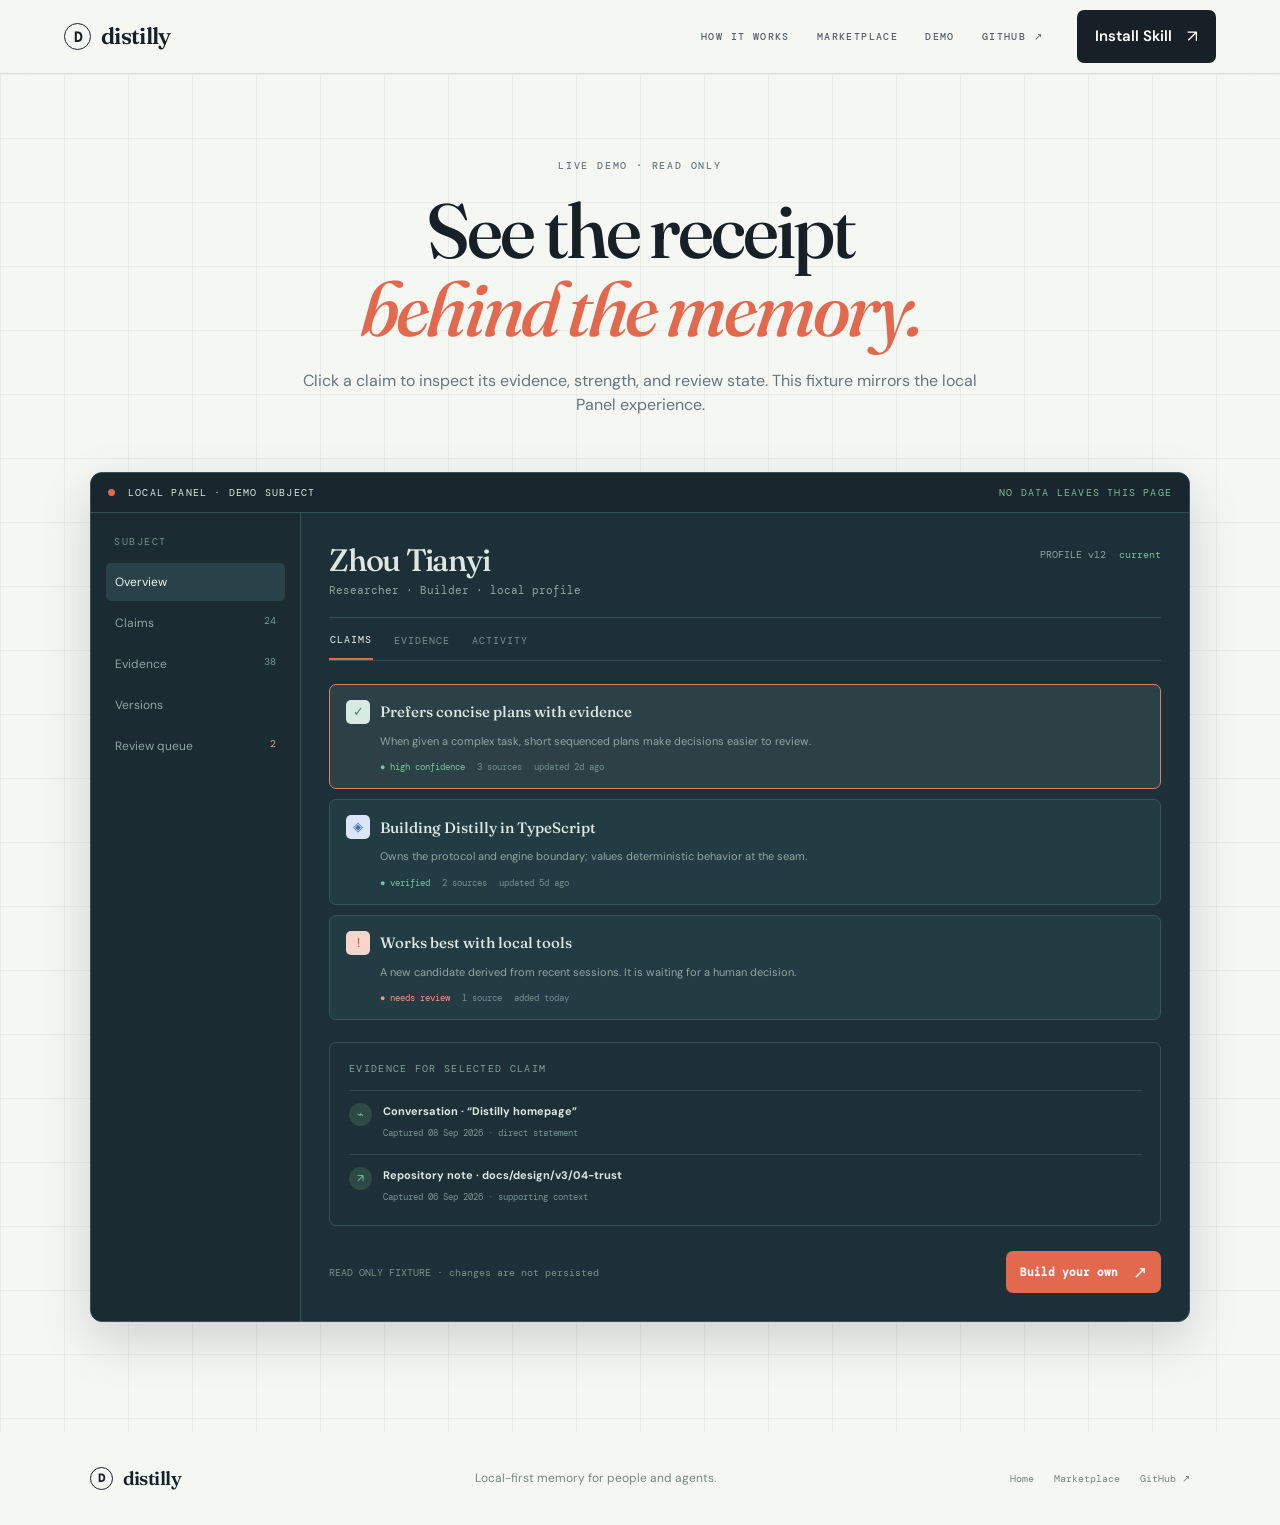
==== demo.html @ e6a0ecd7 "feat: add Distilly marketing site" ====
<!doctype html><html lang="en"><head><meta charset="utf-8"/><meta name="viewport" content="width=device-width, initial-scale=1"/><meta name="description" content="Interactive Distilly demo — inspect claims, evidence, and review decisions."/><title>Demo · Distilly</title><link rel="preconnect" href="https://fonts.googleapis.com"/><link rel="preconnect" href="https://fonts.gstatic.com" crossorigin/><link href="https://fonts.googleapis.com/css2?family=DM+Mono:wght@400;500&family=DM+Sans:wght@400;500;600;700&family=Fraunces:opsz,wght@9..144,500;9..144,600&display=swap" rel="stylesheet"/><link rel="stylesheet" href="styles.css"/><style>.demo-page{padding:85px clamp(20px,7vw,110px) 110px}.demo-intro{text-align:center;max-width:700px;margin:0 auto 55px}.demo-intro h1{font-size:clamp(48px,6vw,84px);margin:20px 0}.demo-intro p{color:var(--muted);font-size:16px}.demo-app{max-width:1100px;margin:0 auto;background:var(--panel);border-radius:12px;border:1px solid #39525a;box-shadow:0 18px 50px rgba(22,32,38,.17);overflow:hidden;color:#dce8e2}.demo-header{padding:13px 17px;background:#18272d;border-bottom:1px solid #365057;display:flex;align-items:center;gap:10px;font:10px var(--mono);letter-spacing:.12em}.demo-header .stage-dot{margin-right:3px}.demo-header span:last-child{margin-left:auto;color:#7dbb9d}.demo-content{display:grid;grid-template-columns:210px 1fr}.demo-sidebar{padding:22px 15px;border-right:1px solid #365057;background:#1a2b31}.demo-sidebar .side-label{margin-left:8px}.demo-nav{padding:10px 9px;border-radius:5px;color:#90a4a4;font-size:12px;margin:3px 0;display:flex;justify-content:space-between;cursor:pointer}.demo-nav.active,.demo-nav:hover{background:#294149;color:#eff7f1}.demo-nav b{font:10px var(--mono);color:#779895}.demo-main{padding:28px}.demo-profile{display:flex;justify-content:space-between;align-items:flex-start;border-bottom:1px solid #365057;padding-bottom:20px}.demo-profile h2{font:500 31px var(--serif);margin:0 0 4px}.demo-profile p{margin:0;color:#91a6a4;font:11px var(--mono)}.demo-profile .version{padding-top:7px}.demo-tabs{display:flex;gap:20px;border-bottom:1px solid #365057;margin-bottom:23px}.demo-tab{padding:15px 1px 12px;border:0;background:none;color:#78918f;font:10px var(--mono);letter-spacing:.1em;cursor:pointer}.demo-tab.active{color:#eff7f1;border-bottom:2px solid var(--coral)}.claim-list{display:grid;gap:10px}.claim{padding:15px 16px;background:#233b42;border:1px solid #37565c;border-radius:7px;cursor:pointer;transition:.2s}.claim:hover,.claim.selected{border-color:#e17c65;background:#2b4146}.claim-top{display:flex;align-items:center;gap:10px}.claim-icon{width:24px;height:24px;border-radius:5px;display:grid;place-items:center;font-size:13px}.claim h3{font:500 15px var(--serif);margin:0}.claim p{font-size:11px;color:#91a7a2;margin:9px 0 0 34px}.claim-meta{display:flex;gap:12px;margin:12px 0 0 34px;color:#73908d;font:9px var(--mono)}.claim-meta .good{color:#78c7a2}.claim-meta .warn{color:#ee9c80}.evidence-panel{margin-top:22px;padding:19px;background:#1d3037;border:1px solid #365057;border-radius:7px}.evidence-panel h3{font:10px var(--mono);letter-spacing:.13em;color:#81a09b;margin-bottom:15px}.evidence-row{display:flex;gap:11px;border-top:1px solid #304a50;padding:12px 0 0;margin-top:12px}.evidence-mark{width:23px;height:23px;border-radius:50%;display:grid;place-items:center;background:#2d4a44;color:#7cc8a5;font-size:11px}.evidence-row strong{font-size:11px;display:block}.evidence-row small{font:9px var(--mono);color:#789491}.demo-foot{display:flex;justify-content:space-between;align-items:center;margin-top:25px;color:#78918e;font:10px var(--mono)}.demo-foot .button{font-size:11px;padding:10px 14px}@media(max-width:700px){.demo-content{grid-template-columns:1fr}.demo-sidebar{display:none}.demo-main{padding:19px}.demo-profile h2{font-size:25px}}
</style></head><body><header class="site-header"><a class="wordmark" href="index.html"><span class="mark">D</span><span>distilly</span></a><nav class="nav-links" aria-label="Primary navigation"><a href="index.html#how">HOW IT WORKS</a><a href="marketplace.html">MARKETPLACE</a><a href="demo.html">DEMO</a><a href="https://github.com/titanwings/distilly" target="_blank" rel="noreferrer">GITHUB ↗</a></nav><div class="nav-actions"><a class="button button-dark" href="index.html#quickstart">Install Skill <span>↗</span></a></div></header><main class="demo-page section-grid"><div class="demo-intro"><div class="eyebrow">LIVE DEMO · READ ONLY</div><h1>See the receipt<br><em>behind the memory.</em></h1><p>Click a claim to inspect its evidence, strength, and review state. This fixture mirrors the local Panel experience.</p></div><div class="demo-app"><div class="demo-header"><span class="stage-dot"></span><span>LOCAL PANEL · DEMO SUBJECT</span><span>NO DATA LEAVES THIS PAGE</span></div><div class="demo-content"><aside class="demo-sidebar"><div class="side-label">SUBJECT</div><div class="demo-nav active">Overview</div><div class="demo-nav">Claims <b>24</b></div><div class="demo-nav">Evidence <b>38</b></div><div class="demo-nav">Versions</div><div class="demo-nav">Review queue <b style="color:#ec9b7e">2</b></div></aside><section class="demo-main"><div class="demo-profile"><div><h2>Zhou Tianyi</h2><p>Researcher · Builder · local profile</p></div><span class="version">PROFILE v12 <i>current</i></span></div><div class="demo-tabs"><button class="demo-tab active" data-tab="claims">CLAIMS</button><button class="demo-tab" data-tab="evidence">EVIDENCE</button><button class="demo-tab" data-tab="activity">ACTIVITY</button></div><div class="claim-list" id="claims"><article class="claim selected" data-claim="1"><div class="claim-top"><span class="claim-icon mint-bg">✓</span><h3>Prefers concise plans with evidence</h3></div><p>When given a complex task, short sequenced plans make decisions easier to review.</p><div class="claim-meta"><span class="good">● high confidence</span><span>3 sources</span><span>updated 2d ago</span></div></article><article class="claim" data-claim="2"><div class="claim-top"><span class="claim-icon blue-bg">◈</span><h3>Building Distilly in TypeScript</h3></div><p>Owns the protocol and engine boundary; values deterministic behavior at the seam.</p><div class="claim-meta"><span class="good">● verified</span><span>2 sources</span><span>updated 5d ago</span></div></article><article class="claim" data-claim="3"><div class="claim-top"><span class="claim-icon coral-bg">!</span><h3>Works best with local tools</h3></div><p>A new candidate derived from recent sessions. It is waiting for a human decision.</p><div class="claim-meta"><span class="warn">● needs review</span><span>1 source</span><span>added today</span></div></article></div><div class="evidence-panel"><h3>EVIDENCE FOR SELECTED CLAIM</h3><div class="evidence-row"><span class="evidence-mark">⌁</span><div><strong>Conversation · “Distilly homepage”</strong><small>Captured 08 Sep 2026 · direct statement</small></div></div><div class="evidence-row"><span class="evidence-mark">↗</span><div><strong>Repository note · docs/design/v3/04-trust</strong><small>Captured 06 Sep 2026 · supporting context</small></div></div></div><div class="demo-foot"><span>READ ONLY FIXTURE · changes are not persisted</span><a class="button button-coral" href="index.html#quickstart">Build your own <span>↗</span></a></div></section></div></div></main><footer class="site-footer"><a class="wordmark" href="index.html"><span class="mark">D</span><span>distilly</span></a><span>Local-first memory for people and agents.</span><div><a href="index.html">Home</a><a href="marketplace.html">Marketplace</a><a href="https://github.com/titanwings/distilly" target="_blank" rel="noreferrer">GitHub ↗</a></div></footer><script>const evidence={1:['Conversation · “Distilly homepage”','Captured 08 Sep 2026 · direct statement','Repository note · docs/design/v3/04-trust','Captured 06 Sep 2026 · supporting context'],2:['Code review · protocol boundary','Captured 07 Sep 2026 · direct evidence','Design chapter · public SDK','Captured 02 Sep 2026 · supporting context'],3:['Conversation · “local tools”','Captured 09 Sep 2026 · candidate statement','No second source yet','Waiting for confirmation']};document.querySelectorAll('.claim').forEach(c=>c.addEventListener('click',()=>{document.querySelectorAll('.claim').forEach(x=>x.classList.remove('selected'));c.classList.add('selected');const d=evidence[c.dataset.claim],rows=document.querySelectorAll('.evidence-row');rows[0].querySelector('strong').textContent=d[0];rows[0].querySelector('small').textContent=d[1];rows[1].querySelector('strong').textContent=d[2];rows[1].querySelector('small').textContent=d[3]}));document.querySelectorAll('.demo-tab').forEach(t=>t.addEventListener('click',()=>{document.querySelectorAll('.demo-tab').forEach(x=>x.classList.remove('active'));t.classList.add('active')}));</script></body></html>
---- styles.css ----
:root{--ink:#162026;--muted:#67747a;--paper:#f5f7f3;--line:#d9dfdc;--coral:#e2684e;--blue:#4b7be5;--mint:#60a58c;--night:#152127;--panel:#1d3037;--serif:'Fraunces',Georgia,serif;--sans:'DM Sans',Arial,sans-serif;--mono:'DM Mono',monospace}*{box-sizing:border-box}html{scroll-behavior:smooth}body{margin:0;color:var(--ink);background:var(--paper);font-family:var(--sans);font-size:15px;line-height:1.5}.noise{position:fixed;inset:0;pointer-events:none;opacity:.06;z-index:20;background-image:url("data:image/svg+xml,%3Csvg viewBox='0 0 180 180' xmlns='http://www.w3.org/2000/svg'%3E%3Cfilter id='n'%3E%3CfeTurbulence type='fractalNoise' baseFrequency='.85' numOctaves='4' stitchTiles='stitch'/%3E%3C/filter%3E%3Crect width='100%25' height='100%25' filter='url(%23n)' opacity='.25'/%3E%3C/svg%3E")}a{color:inherit;text-decoration:none}.site-header{height:74px;padding:0 clamp(24px,5vw,72px);border-bottom:1px solid var(--line);display:flex;align-items:center;justify-content:space-between;background:rgba(245,247,243,.9);backdrop-filter:blur(14px);position:sticky;top:0;z-index:10}.wordmark{display:flex;align-items:center;gap:10px;font-family:var(--serif);font-size:23px;font-weight:600;letter-spacing:-.03em}.mark{width:27px;height:27px;border:1.5px solid var(--ink);display:grid;place-items:center;font:600 14px var(--mono);border-radius:50%}.nav-links{display:flex;gap:27px;margin-left:auto;margin-right:34px;font:500 10px var(--mono);letter-spacing:.14em;color:#566268}.nav-links a:hover,.site-footer a:hover{color:var(--coral)}.nav-actions{display:flex;align-items:center;gap:13px}.lang-toggle{border:1px solid #c9d0cc;border-radius:7px;background:transparent;padding:9px 13px;font:500 11px var(--mono);cursor:pointer}.button{display:inline-flex;align-items:center;justify-content:center;gap:15px;border-radius:7px;padding:14px 18px;font-weight:600;transition:.2s ease}.button span{font-size:17px;font-weight:400}.button-dark{background:var(--ink);color:#fff}.button-dark:hover{background:var(--coral);transform:translateY(-2px)}.button-light{border:1px solid #cbd4cf;background:rgba(255,255,255,.52)}.button-light:hover{border-color:var(--ink);transform:translateY(-2px)}.menu-toggle{display:none;border:0;background:none;font-size:21px}.section-grid{background-image:linear-gradient(to right,rgba(135,151,148,.11) 1px,transparent 1px),linear-gradient(to bottom,rgba(135,151,148,.11) 1px,transparent 1px);background-size:64px 64px}.hero{min-height:700px;padding:110px clamp(24px,7vw,110px) 76px;display:grid;grid-template-columns:minmax(0,1fr) minmax(420px,1.1fr);gap:7vw;align-items:center}.eyebrow{font:500 10px var(--mono);letter-spacing:.18em;color:#6d7b7e}.pulse{display:inline-block;width:7px;height:7px;border-radius:50%;background:var(--coral);margin-right:9px;box-shadow:0 0 0 4px rgba(226,104,78,.15)}h1,h2,h3,p{margin-top:0}h1,h2{font-family:var(--serif);font-weight:500;letter-spacing:-.04em;line-height:1.02}h1{font-size:clamp(58px,7vw,106px);margin:25px 0 25px}h1 em,h2 em{color:var(--coral);font-style:italic}.lede{max-width:530px;color:var(--muted);font-size:17px;line-height:1.65}.hero-actions{display:flex;gap:11px;margin-top:34px}.hero-meta{display:flex;gap:19px;color:#84908d;margin-top:44px;font:10px var(--mono);letter-spacing:.06em}.hero-stage{position:relative}.stage-bar{display:flex;align-items:center;gap:10px;padding:11px 14px;color:#d4dfdc;background:var(--night);border-radius:11px 11px 0 0;font:10px var(--mono);letter-spacing:.12em}.stage-dot{width:7px;height:7px;border-radius:50%;background:var(--coral)}.stage-status{margin-left:auto;color:#79c3a6}.profile-window{background:var(--panel);color:#dce8e2;border:1px solid #2d454b;border-top:0;border-radius:0 0 11px 11px;box-shadow:14px 19px 40px rgba(22,32,38,.2);overflow:hidden}.profile-top{padding:19px 22px;display:flex;justify-content:space-between;align-items:center;border-bottom:1px solid #30484d}.profile-top>div{display:flex;align-items:center;gap:11px}.avatar{display:grid;place-items:center;width:35px;height:35px;background:#e2a084;color:#362b28;border-radius:50%;font:600 14px var(--mono)}.profile-top strong{display:block;font-size:14px}.profile-top small{display:block;color:#81969a;font:10px var(--mono);margin-top:3px}.version{font:10px var(--mono);color:#8da3a1}.version i{font-style:normal;color:#76c09f;padding-left:7px}.profile-body{display:grid;grid-template-columns:145px 1fr;min-height:310px}.profile-side{padding:18px 15px;border-right:1px solid #30484d}.side-label,.main-label{font:10px var(--mono);letter-spacing:.15em;color:#75908f;margin:0 0 15px 8px}.side-item{padding:8px 9px;color:#8ca0a0;font-size:11px;border-radius:5px;margin-bottom:4px;display:flex;justify-content:space-between}.side-item.active{background:#294048;color:#ecf5ef}.side-item b{font:10px var(--mono);color:#6e9490}.side-item b.coral{color:#ea947f}.profile-main{padding:20px 20px}.main-label{margin-left:0}.main-label span{float:right;color:#657d7d;letter-spacing:0}.signal-grid{display:grid;gap:9px}.signal-card{display:flex;align-items:center;gap:12px;padding:11px 12px;background:#233a41;border:1px solid #345059;border-radius:7px}.signal-card.pending{background:#3b3432;border-color:#6d4840}.signal-icon{display:grid;place-items:center;width:26px;height:26px;border-radius:5px;font-weight:600}.signal-icon.mint{background:#244f4c;color:#82d3ae}.signal-icon.blue{background:#2c416a;color:#93b9ff}.signal-icon.coral{background:#673a34;color:#f3aa8f}.signal-card strong{display:block;font-size:11px;color:#d5e4de}.signal-card small{display:block;color:#7f9896;font:9px var(--mono);margin-top:4px}.check{margin-left:auto;color:#75c49e}.review{margin-left:auto;color:#ef9c83;font:9px var(--mono)}.evidence-line{display:flex;align-items:center;gap:7px;margin-top:18px;padding-top:14px;border-top:1px solid #30484d;color:#85a39d;font:9px var(--mono)}.line-dot{width:5px;height:5px;border-radius:50%;background:var(--mint)}.evidence-line a{margin-left:auto;color:#cfe0d6}.stage-caption{display:flex;justify-content:space-between;margin-top:15px;color:#89958f;font:9px var(--mono);letter-spacing:.1em}.proof-strip{display:grid;grid-template-columns:repeat(5,1fr);border-top:1px solid var(--line);border-bottom:1px solid var(--line);padding:0 clamp(24px,7vw,110px);background:#eef1ec}.proof-item{min-height:98px;border-right:1px solid var(--line);display:flex;align-items:center;gap:13px;padding:20px 0 20px 24px}.proof-item:first-child{border-left:1px solid var(--line)}.proof-item strong{font:500 27px var(--serif);color:var(--coral)}.proof-item span{font:500 10px var(--mono);letter-spacing:.12em;line-height:1.45;color:#6b7775}.section{padding:120px clamp(24px,7vw,110px)}.section-head{max-width:750px}.section-head .eyebrow{margin-bottom:22px}.section-head h2{font-size:clamp(44px,5vw,75px);margin-bottom:23px}.section-head p{max-width:550px;font-size:16px;color:var(--muted);line-height:1.65}.model-flow{display:grid;grid-template-columns:1fr 48px 1fr 48px 1fr;gap:15px;align-items:center;margin-top:74px}.flow-step{background:#fff;border:1px solid var(--line);border-radius:10px;padding:25px 24px 22px;min-height:230px;position:relative}.flow-number{position:absolute;top:20px;right:21px;font:10px var(--mono);color:#a6b1ad}.flow-icon{width:40px;height:40px;display:grid;place-items:center;border-radius:8px;font-size:19px;margin-bottom:25px}.coral-bg{background:#f6d6cb;color:#bd563f}.blue-bg{background:#dbe5fb;color:#456bc0}.mint-bg{background:#d7ebe2;color:#3d846e}.flow-step h3{font:600 21px var(--serif);margin-bottom:9px}.flow-step p{font-size:13px;color:var(--muted);line-height:1.55}.flow-tag,.feature-foot{display:block;margin-top:23px;font:10px var(--mono);letter-spacing:.12em;color:#95a19d}.flow-connector{font:23px var(--serif);color:#9ba8a3;text-align:center}.dark-section{background:var(--night);color:#eaf1ed}.dark-section .eyebrow{color:#90aaa4}.section-head.light p{color:#a2b2af}.feature-grid{display:grid;grid-template-columns:repeat(4,1fr);gap:1px;background:#3a4d50;margin-top:65px;border:1px solid #3a4d50}.feature-card{background:var(--night);padding:27px 24px 30px;min-height:270px}.feature-index{font:10px var(--mono);color:#849d99}.feature-card h3{font:500 26px var(--serif);margin:46px 0 12px}.feature-card p{font-size:13px;line-height:1.6;color:#9fb1ad}.feature-foot{color:#75918c;margin-top:27px}.marketplace-preview{padding-bottom:125px}.catalog-row{display:grid;grid-template-columns:repeat(3,1fr);gap:15px;margin-top:59px}.catalog-card{display:block;background:#fff;border:1px solid var(--line);border-radius:9px;padding:22px 22px 20px;transition:.2s}.catalog-card:hover{transform:translateY(-4px);box-shadow:0 12px 24px rgba(31,49,47,.1)}.catalog-top{display:flex;justify-content:space-between;align-items:center}.catalog-badge{display:inline-block;padding:6px 8px;font:10px var(--mono);letter-spacing:.1em;border-radius:4px}.catalog-stars{font-size:11px;color:#e39a4b;letter-spacing:2px}.catalog-stars span{color:#c7d0cb}.catalog-card h3{font:500 27px var(--serif);margin:29px 0 9px}.catalog-card p{color:var(--muted);font-size:13px;min-height:45px}.catalog-by{display:flex;align-items:center;gap:8px;border-top:1px solid var(--line);padding-top:15px;color:#82908a;font:10px var(--mono)}.mini-avatar{width:23px;height:23px;display:grid;place-items:center;border-radius:50%;font:10px var(--mono)}.mini-avatar.coral{background:#f3c4b6;color:#a9503d}.mini-avatar.blue{background:#cad8fa;color:#466bc0}.mini-avatar.mint{background:#c9e5d8;color:#3d826b}.arrow{margin-left:auto;color:var(--ink);font-size:17px}.text-link{display:inline-flex;gap:12px;color:var(--ink);font-weight:600;margin-top:28px;border-bottom:1px solid var(--ink);padding-bottom:4px}.text-link:hover{color:var(--coral);border-color:var(--coral)}.quickstart{display:grid;grid-template-columns:1.1fr 1fr;gap:9vw;padding-top:115px;padding-bottom:115px}.quickstart-copy h2{font-size:clamp(44px,5vw,75px);margin:23px 0}.quickstart-copy p{max-width:480px;color:var(--muted);line-height:1.65}.install-box{display:flex;align-items:center;max-width:565px;background:#e9eee8;border:1px solid #cad5ce;border-radius:7px;margin-top:32px;padding:14px 13px 14px 17px}.install-box code{overflow:hidden;text-overflow:ellipsis;white-space:nowrap;font:11px var(--mono);color:#3a4e50}.install-box button{margin-left:auto;border:0;background:transparent;font-size:19px;cursor:pointer;padding:2px 5px}.copy-note{font:10px var(--mono);color:var(--mint);display:block;margin-top:8px;height:15px}.steps{padding-top:24px}.step{display:grid;grid-template-columns:47px 1fr;gap:17px;padding:19px 0;border-bottom:1px solid var(--line)}.step>span{font:12px var(--mono);color:var(--coral);padding-top:3px}.step h3{font:500 23px var(--serif);margin-bottom:5px}.step p{color:var(--muted);font-size:13px;margin-bottom:0}.final-cta{text-align:center;padding:115px 24px}.final-cta h2{font-size:clamp(56px,8vw,115px);margin:22px 0 36px}.cta-actions{display:flex;justify-content:center;gap:11px}.button-coral{background:var(--coral);color:#fff}.button-coral:hover{background:#f17a60;transform:translateY(-2px)}.button-outline{border:1px solid #55706f;color:#dbe9e3}.button-outline:hover{border-color:#9bc1b2}.site-footer{display:flex;align-items:center;justify-content:space-between;padding:32px clamp(24px,7vw,110px);color:#788681;font-size:12px}.site-footer .wordmark{font-size:19px;color:var(--ink)}.site-footer .mark{width:23px;height:23px;font-size:12px}.site-footer>div{display:flex;gap:20px;font:10px var(--mono)}
@media(max-width:900px){.nav-links,.nav-actions{display:none}.menu-toggle{display:block}.site-header{height:64px}.hero{grid-template-columns:1fr;padding-top:76px}.hero-stage{margin-top:20px}.feature-grid{grid-template-columns:repeat(2,1fr)}.catalog-row{grid-template-columns:1fr}.quickstart{grid-template-columns:1fr;gap:30px}.proof-strip{grid-template-columns:repeat(3,1fr)}.proof-item:nth-child(n+4){display:none}.model-flow{grid-template-columns:1fr;gap:10px}.flow-connector{transform:rotate(90deg)}}
@media(max-width:520px){h1{font-size:54px}.hero{padding-left:20px;padding-right:20px}.section{padding-left:20px;padding-right:20px}.hero-actions,.cta-actions{flex-direction:column;align-items:stretch}.hero-meta{flex-wrap:wrap;gap:9px}.profile-body{grid-template-columns:1fr}.profile-side{display:none}.profile-main{padding:15px}.proof-strip{padding:0 20px}.proof-item{padding-left:10px;gap:8px}.proof-item strong{font-size:21px}.proof-item span{font-size:8px}.feature-grid{grid-template-columns:1fr}.site-footer{flex-direction:column;align-items:flex-start;gap:17px}.site-footer>div{gap:13px}}
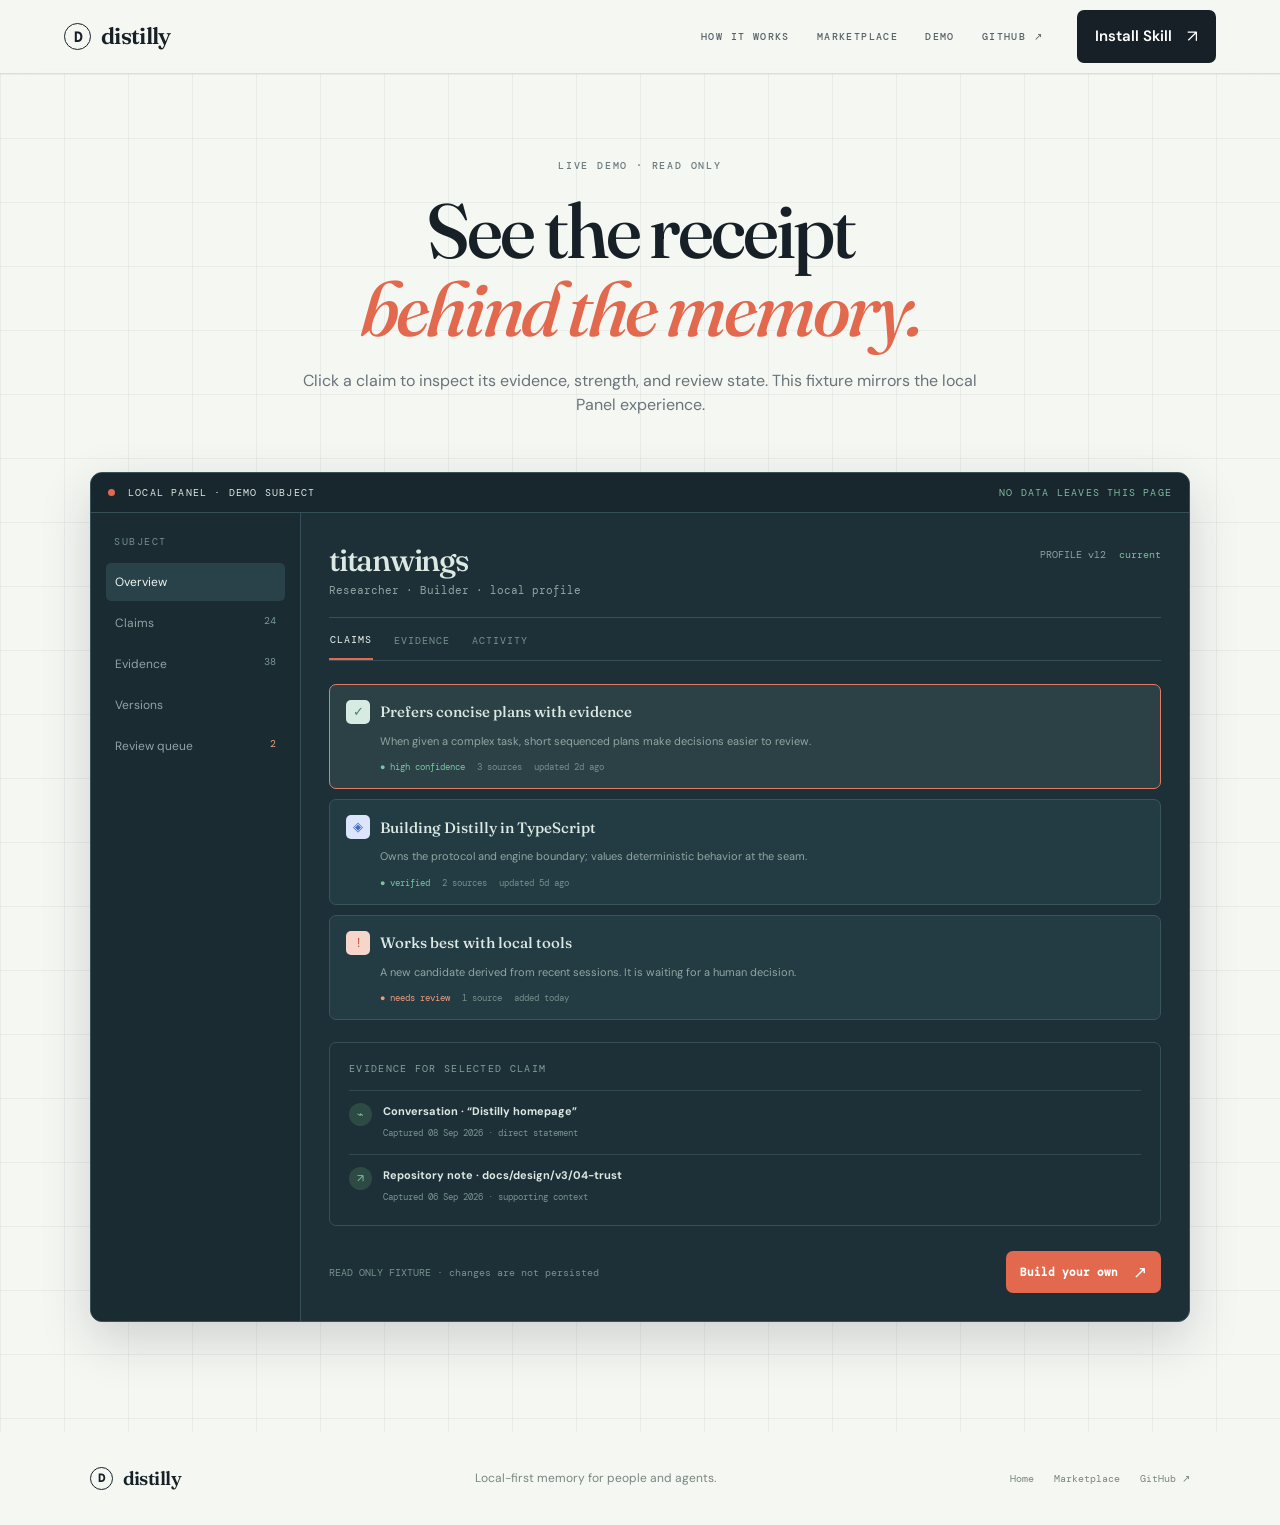
==== commit 54faec54: "fix: use public handle in demo fixture" ====
--- a/demo.html
+++ b/demo.html
@@ -1,2 +1,2 @@
 <!doctype html><html lang="en"><head><meta charset="utf-8"/><meta name="viewport" content="width=device-width, initial-scale=1"/><meta name="description" content="Interactive Distilly demo — inspect claims, evidence, and review decisions."/><title>Demo · Distilly</title><link rel="preconnect" href="https://fonts.googleapis.com"/><link rel="preconnect" href="https://fonts.gstatic.com" crossorigin/><link href="https://fonts.googleapis.com/css2?family=DM+Mono:wght@400;500&family=DM+Sans:wght@400;500;600;700&family=Fraunces:opsz,wght@9..144,500;9..144,600&display=swap" rel="stylesheet"/><link rel="stylesheet" href="styles.css"/><style>.demo-page{padding:85px clamp(20px,7vw,110px) 110px}.demo-intro{text-align:center;max-width:700px;margin:0 auto 55px}.demo-intro h1{font-size:clamp(48px,6vw,84px);margin:20px 0}.demo-intro p{color:var(--muted);font-size:16px}.demo-app{max-width:1100px;margin:0 auto;background:var(--panel);border-radius:12px;border:1px solid #39525a;box-shadow:0 18px 50px rgba(22,32,38,.17);overflow:hidden;color:#dce8e2}.demo-header{padding:13px 17px;background:#18272d;border-bottom:1px solid #365057;display:flex;align-items:center;gap:10px;font:10px var(--mono);letter-spacing:.12em}.demo-header .stage-dot{margin-right:3px}.demo-header span:last-child{margin-left:auto;color:#7dbb9d}.demo-content{display:grid;grid-template-columns:210px 1fr}.demo-sidebar{padding:22px 15px;border-right:1px solid #365057;background:#1a2b31}.demo-sidebar .side-label{margin-left:8px}.demo-nav{padding:10px 9px;border-radius:5px;color:#90a4a4;font-size:12px;margin:3px 0;display:flex;justify-content:space-between;cursor:pointer}.demo-nav.active,.demo-nav:hover{background:#294149;color:#eff7f1}.demo-nav b{font:10px var(--mono);color:#779895}.demo-main{padding:28px}.demo-profile{display:flex;justify-content:space-between;align-items:flex-start;border-bottom:1px solid #365057;padding-bottom:20px}.demo-profile h2{font:500 31px var(--serif);margin:0 0 4px}.demo-profile p{margin:0;color:#91a6a4;font:11px var(--mono)}.demo-profile .version{padding-top:7px}.demo-tabs{display:flex;gap:20px;border-bottom:1px solid #365057;margin-bottom:23px}.demo-tab{padding:15px 1px 12px;border:0;background:none;color:#78918f;font:10px var(--mono);letter-spacing:.1em;cursor:pointer}.demo-tab.active{color:#eff7f1;border-bottom:2px solid var(--coral)}.claim-list{display:grid;gap:10px}.claim{padding:15px 16px;background:#233b42;border:1px solid #37565c;border-radius:7px;cursor:pointer;transition:.2s}.claim:hover,.claim.selected{border-color:#e17c65;background:#2b4146}.claim-top{display:flex;align-items:center;gap:10px}.claim-icon{width:24px;height:24px;border-radius:5px;display:grid;place-items:center;font-size:13px}.claim h3{font:500 15px var(--serif);margin:0}.claim p{font-size:11px;color:#91a7a2;margin:9px 0 0 34px}.claim-meta{display:flex;gap:12px;margin:12px 0 0 34px;color:#73908d;font:9px var(--mono)}.claim-meta .good{color:#78c7a2}.claim-meta .warn{color:#ee9c80}.evidence-panel{margin-top:22px;padding:19px;background:#1d3037;border:1px solid #365057;border-radius:7px}.evidence-panel h3{font:10px var(--mono);letter-spacing:.13em;color:#81a09b;margin-bottom:15px}.evidence-row{display:flex;gap:11px;border-top:1px solid #304a50;padding:12px 0 0;margin-top:12px}.evidence-mark{width:23px;height:23px;border-radius:50%;display:grid;place-items:center;background:#2d4a44;color:#7cc8a5;font-size:11px}.evidence-row strong{font-size:11px;display:block}.evidence-row small{font:9px var(--mono);color:#789491}.demo-foot{display:flex;justify-content:space-between;align-items:center;margin-top:25px;color:#78918e;font:10px var(--mono)}.demo-foot .button{font-size:11px;padding:10px 14px}@media(max-width:700px){.demo-content{grid-template-columns:1fr}.demo-sidebar{display:none}.demo-main{padding:19px}.demo-profile h2{font-size:25px}}
-</style></head><body><header class="site-header"><a class="wordmark" href="index.html"><span class="mark">D</span><span>distilly</span></a><nav class="nav-links" aria-label="Primary navigation"><a href="index.html#how">HOW IT WORKS</a><a href="marketplace.html">MARKETPLACE</a><a href="demo.html">DEMO</a><a href="https://github.com/titanwings/distilly" target="_blank" rel="noreferrer">GITHUB ↗</a></nav><div class="nav-actions"><a class="button button-dark" href="index.html#quickstart">Install Skill <span>↗</span></a></div></header><main class="demo-page section-grid"><div class="demo-intro"><div class="eyebrow">LIVE DEMO · READ ONLY</div><h1>See the receipt<br><em>behind the memory.</em></h1><p>Click a claim to inspect its evidence, strength, and review state. This fixture mirrors the local Panel experience.</p></div><div class="demo-app"><div class="demo-header"><span class="stage-dot"></span><span>LOCAL PANEL · DEMO SUBJECT</span><span>NO DATA LEAVES THIS PAGE</span></div><div class="demo-content"><aside class="demo-sidebar"><div class="side-label">SUBJECT</div><div class="demo-nav active">Overview</div><div class="demo-nav">Claims <b>24</b></div><div class="demo-nav">Evidence <b>38</b></div><div class="demo-nav">Versions</div><div class="demo-nav">Review queue <b style="color:#ec9b7e">2</b></div></aside><section class="demo-main"><div class="demo-profile"><div><h2>Zhou Tianyi</h2><p>Researcher · Builder · local profile</p></div><span class="version">PROFILE v12 <i>current</i></span></div><div class="demo-tabs"><button class="demo-tab active" data-tab="claims">CLAIMS</button><button class="demo-tab" data-tab="evidence">EVIDENCE</button><button class="demo-tab" data-tab="activity">ACTIVITY</button></div><div class="claim-list" id="claims"><article class="claim selected" data-claim="1"><div class="claim-top"><span class="claim-icon mint-bg">✓</span><h3>Prefers concise plans with evidence</h3></div><p>When given a complex task, short sequenced plans make decisions easier to review.</p><div class="claim-meta"><span class="good">● high confidence</span><span>3 sources</span><span>updated 2d ago</span></div></article><article class="claim" data-claim="2"><div class="claim-top"><span class="claim-icon blue-bg">◈</span><h3>Building Distilly in TypeScript</h3></div><p>Owns the protocol and engine boundary; values deterministic behavior at the seam.</p><div class="claim-meta"><span class="good">● verified</span><span>2 sources</span><span>updated 5d ago</span></div></article><article class="claim" data-claim="3"><div class="claim-top"><span class="claim-icon coral-bg">!</span><h3>Works best with local tools</h3></div><p>A new candidate derived from recent sessions. It is waiting for a human decision.</p><div class="claim-meta"><span class="warn">● needs review</span><span>1 source</span><span>added today</span></div></article></div><div class="evidence-panel"><h3>EVIDENCE FOR SELECTED CLAIM</h3><div class="evidence-row"><span class="evidence-mark">⌁</span><div><strong>Conversation · “Distilly homepage”</strong><small>Captured 08 Sep 2026 · direct statement</small></div></div><div class="evidence-row"><span class="evidence-mark">↗</span><div><strong>Repository note · docs/design/v3/04-trust</strong><small>Captured 06 Sep 2026 · supporting context</small></div></div></div><div class="demo-foot"><span>READ ONLY FIXTURE · changes are not persisted</span><a class="button button-coral" href="index.html#quickstart">Build your own <span>↗</span></a></div></section></div></div></main><footer class="site-footer"><a class="wordmark" href="index.html"><span class="mark">D</span><span>distilly</span></a><span>Local-first memory for people and agents.</span><div><a href="index.html">Home</a><a href="marketplace.html">Marketplace</a><a href="https://github.com/titanwings/distilly" target="_blank" rel="noreferrer">GitHub ↗</a></div></footer><script>const evidence={1:['Conversation · “Distilly homepage”','Captured 08 Sep 2026 · direct statement','Repository note · docs/design/v3/04-trust','Captured 06 Sep 2026 · supporting context'],2:['Code review · protocol boundary','Captured 07 Sep 2026 · direct evidence','Design chapter · public SDK','Captured 02 Sep 2026 · supporting context'],3:['Conversation · “local tools”','Captured 09 Sep 2026 · candidate statement','No second source yet','Waiting for confirmation']};document.querySelectorAll('.claim').forEach(c=>c.addEventListener('click',()=>{document.querySelectorAll('.claim').forEach(x=>x.classList.remove('selected'));c.classList.add('selected');const d=evidence[c.dataset.claim],rows=document.querySelectorAll('.evidence-row');rows[0].querySelector('strong').textContent=d[0];rows[0].querySelector('small').textContent=d[1];rows[1].querySelector('strong').textContent=d[2];rows[1].querySelector('small').textContent=d[3]}));document.querySelectorAll('.demo-tab').forEach(t=>t.addEventListener('click',()=>{document.querySelectorAll('.demo-tab').forEach(x=>x.classList.remove('active'));t.classList.add('active')}));</script></body></html>
+</style></head><body><header class="site-header"><a class="wordmark" href="index.html"><span class="mark">D</span><span>distilly</span></a><nav class="nav-links" aria-label="Primary navigation"><a href="index.html#how">HOW IT WORKS</a><a href="marketplace.html">MARKETPLACE</a><a href="demo.html">DEMO</a><a href="https://github.com/titanwings/distilly" target="_blank" rel="noreferrer">GITHUB ↗</a></nav><div class="nav-actions"><a class="button button-dark" href="index.html#quickstart">Install Skill <span>↗</span></a></div></header><main class="demo-page section-grid"><div class="demo-intro"><div class="eyebrow">LIVE DEMO · READ ONLY</div><h1>See the receipt<br><em>behind the memory.</em></h1><p>Click a claim to inspect its evidence, strength, and review state. This fixture mirrors the local Panel experience.</p></div><div class="demo-app"><div class="demo-header"><span class="stage-dot"></span><span>LOCAL PANEL · DEMO SUBJECT</span><span>NO DATA LEAVES THIS PAGE</span></div><div class="demo-content"><aside class="demo-sidebar"><div class="side-label">SUBJECT</div><div class="demo-nav active">Overview</div><div class="demo-nav">Claims <b>24</b></div><div class="demo-nav">Evidence <b>38</b></div><div class="demo-nav">Versions</div><div class="demo-nav">Review queue <b style="color:#ec9b7e">2</b></div></aside><section class="demo-main"><div class="demo-profile"><div><h2>titanwings</h2><p>Researcher · Builder · local profile</p></div><span class="version">PROFILE v12 <i>current</i></span></div><div class="demo-tabs"><button class="demo-tab active" data-tab="claims">CLAIMS</button><button class="demo-tab" data-tab="evidence">EVIDENCE</button><button class="demo-tab" data-tab="activity">ACTIVITY</button></div><div class="claim-list" id="claims"><article class="claim selected" data-claim="1"><div class="claim-top"><span class="claim-icon mint-bg">✓</span><h3>Prefers concise plans with evidence</h3></div><p>When given a complex task, short sequenced plans make decisions easier to review.</p><div class="claim-meta"><span class="good">● high confidence</span><span>3 sources</span><span>updated 2d ago</span></div></article><article class="claim" data-claim="2"><div class="claim-top"><span class="claim-icon blue-bg">◈</span><h3>Building Distilly in TypeScript</h3></div><p>Owns the protocol and engine boundary; values deterministic behavior at the seam.</p><div class="claim-meta"><span class="good">● verified</span><span>2 sources</span><span>updated 5d ago</span></div></article><article class="claim" data-claim="3"><div class="claim-top"><span class="claim-icon coral-bg">!</span><h3>Works best with local tools</h3></div><p>A new candidate derived from recent sessions. It is waiting for a human decision.</p><div class="claim-meta"><span class="warn">● needs review</span><span>1 source</span><span>added today</span></div></article></div><div class="evidence-panel"><h3>EVIDENCE FOR SELECTED CLAIM</h3><div class="evidence-row"><span class="evidence-mark">⌁</span><div><strong>Conversation · “Distilly homepage”</strong><small>Captured 08 Sep 2026 · direct statement</small></div></div><div class="evidence-row"><span class="evidence-mark">↗</span><div><strong>Repository note · docs/design/v3/04-trust</strong><small>Captured 06 Sep 2026 · supporting context</small></div></div></div><div class="demo-foot"><span>READ ONLY FIXTURE · changes are not persisted</span><a class="button button-coral" href="index.html#quickstart">Build your own <span>↗</span></a></div></section></div></div></main><footer class="site-footer"><a class="wordmark" href="index.html"><span class="mark">D</span><span>distilly</span></a><span>Local-first memory for people and agents.</span><div><a href="index.html">Home</a><a href="marketplace.html">Marketplace</a><a href="https://github.com/titanwings/distilly" target="_blank" rel="noreferrer">GitHub ↗</a></div></footer><script>const evidence={1:['Conversation · “Distilly homepage”','Captured 08 Sep 2026 · direct statement','Repository note · docs/design/v3/04-trust','Captured 06 Sep 2026 · supporting context'],2:['Code review · protocol boundary','Captured 07 Sep 2026 · direct evidence','Design chapter · public SDK','Captured 02 Sep 2026 · supporting context'],3:['Conversation · “local tools”','Captured 09 Sep 2026 · candidate statement','No second source yet','Waiting for confirmation']};document.querySelectorAll('.claim').forEach(c=>c.addEventListener('click',()=>{document.querySelectorAll('.claim').forEach(x=>x.classList.remove('selected'));c.classList.add('selected');const d=evidence[c.dataset.claim],rows=document.querySelectorAll('.evidence-row');rows[0].querySelector('strong').textContent=d[0];rows[0].querySelector('small').textContent=d[1];rows[1].querySelector('strong').textContent=d[2];rows[1].querySelector('small').textContent=d[3]}));document.querySelectorAll('.demo-tab').forEach(t=>t.addEventListener('click',()=>{document.querySelectorAll('.demo-tab').forEach(x=>x.classList.remove('active'));t.classList.add('active')}));</script></body></html>
